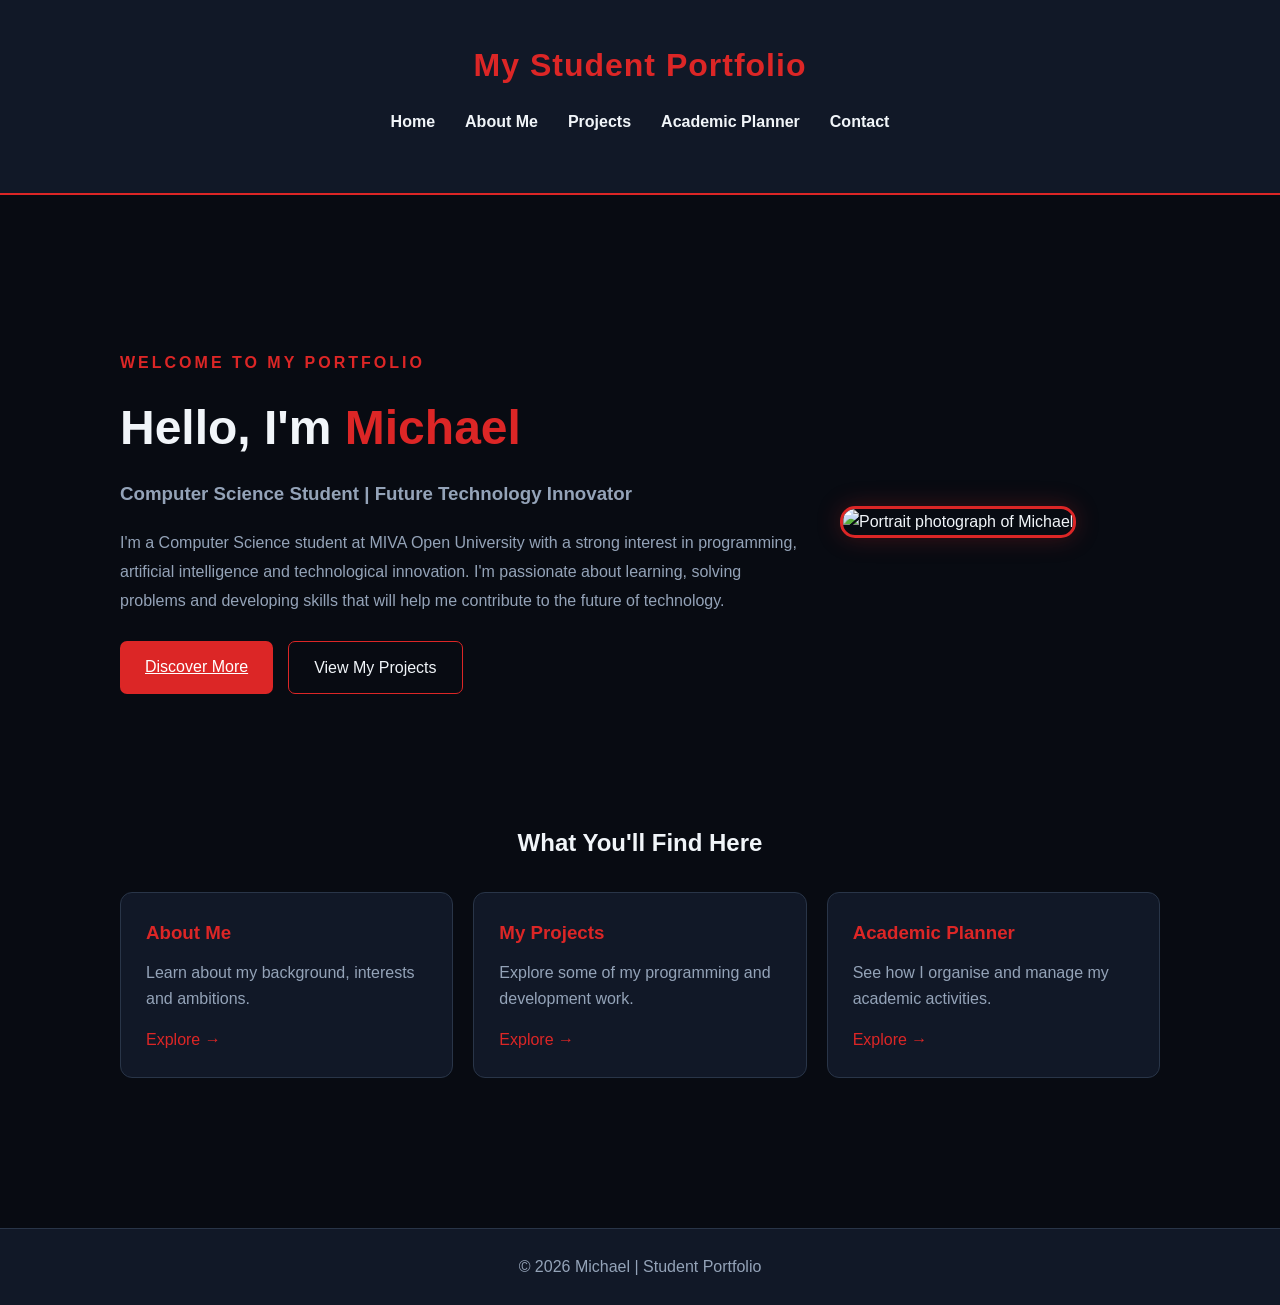
==== index.html @ 9b91812b "Add files via upload" ====
<!DOCTYPE html>
<html lang="en">
<head>
    <meta charset="UTF-8">
    <meta name="viewport" content="width=device-width, initial-scale=1.0">

    <title>Home | Student Portfolio</title>

    <link rel="stylesheet" href="style.css">
</head>

<body>

    <header>
        <h1>My Student Portfolio</h1>

        <nav>
            <a href="index.html">Home</a>
            <a href="about.html">About Me</a>
            <a href="projects.html">Projects</a>
            <a href="planner.html">Academic Planner</a>
            <a href="contact.html">Contact</a>
        </nav>
    </header>

    <main>

        <section class="hero">

            <div class="hero-content">

                <p class="hero-label">WELCOME TO MY PORTFOLIO</p>

                <h2>Hello, I'm <span>Michael</span></h2>

                <h3>Computer Science Student | Future Technology Innovator</h3>

                <p>
                    I'm a Computer Science student at MIVA Open University
                    with a strong interest in programming, artificial
                    intelligence and technological innovation.

                    I'm passionate about learning, solving problems and
                    developing skills that will help me contribute to
                    the future of technology.
                </p>

                <div class="hero-buttons">
                    <a href="about.html" class="primary-button">Discover More</a>

                    <a href="projects.html" class="secondary-button">
                        View My Projects
                    </a>
                </div>

            </div>

            <div class="hero-image">
                <img src="images/profile.jpg"
                     alt="Portrait photograph of Michael">
            </div>

        </section>

        <section class="home-highlights">

            <h2>What You'll Find Here</h2>

            <div class="highlight-grid">

                <div class="highlight-card">
                    <h3>About Me</h3>
                    <p>Learn about my background, interests and ambitions.</p>
                    <a href="about.html">Explore →</a>
                </div>

                <div class="highlight-card">
                    <h3>My Projects</h3>
                    <p>Explore some of my programming and development work.</p>
                    <a href="projects.html">Explore →</a>
                </div>

                <div class="highlight-card">
                    <h3>Academic Planner</h3>
                    <p>See how I organise and manage my academic activities.</p>
                    <a href="planner.html">Explore →</a>
                </div>

            </div>

        </section>

    </main>

    <footer>
        <p>&copy; 2026 Michael | Student Portfolio</p>
    </footer>

    <script src="script.js"></script>

</body>
</html>
---- style.css ----
/* =================================
   MIDNIGHT CRIMSON THEME
================================= */

:root {
    --background: #080b12;
    --surface: #111827;
    --surface-light: #1b2638;
    --primary: #dc2626;
    --primary-dark: #991b1b;
    --text: #f1f5f9;
    --muted: #94a3b8;
    --border: #293548;
}

/* GENERAL STYLING */

* {
    margin: 0;
    padding: 0;
    box-sizing: border-box;
}

body {
    font-family: Arial, sans-serif;
    background: var(--background);
    color: var(--text);
    line-height: 1.6;
}

main {
    max-width: 1150px;
    margin: 35px auto;
    padding: 20px;
}

section {
    margin-bottom: 30px;
}


/* HEADER */

header {
    background: var(--surface);
    text-align: center;
    padding: 40px 20px;
    border-bottom: 2px solid var(--primary);
}

header h1 {
    color: var(--primary);
    font-size: 32px;
    letter-spacing: 1px;
}

header p {
    color: var(--muted);
    margin-top: 5px;
}


/* NAVIGATION */

nav {
    display: flex;
    justify-content: center;
    align-items: center;
    flex-wrap: wrap;
    gap: 30px;
    padding: 18px;
    background: var(--surface);
}

nav a {
    color: var(--text);
    text-decoration: none;
    font-weight: bold;
    transition: 0.3s;
}

nav a:hover {
    color: var(--primary);
}


/* DASHBOARD */

.dashboard {
    max-width: 1150px;
    margin: 35px auto;
    padding: 20px;
}


/* WELCOME SECTION */

.welcome-section {
    display: flex;
    justify-content: space-between;
    align-items: center;
    background: var(--surface);
    padding: 30px;
    border-radius: 12px;
    border-left: 4px solid var(--primary);
}

.welcome-section h2 {
    color: var(--primary);
    font-size: 25px;
}

.welcome-section p {
    color: var(--muted);
}

#currentDate {
    color: var(--muted);
    font-size: 14px;
}


/* STATISTICS CARDS */

.stats-container {
    display: grid;
    grid-template-columns: repeat(4, 1fr);
    gap: 20px;
}

.stat-card {
    background: var(--surface);
    padding: 25px;
    border: 1px solid var(--border);
    border-radius: 12px;
    transition: 0.3s;
}

.stat-card:hover {
    transform: translateY(-5px);
    border-color: var(--primary);
    box-shadow: 0 0 15px rgba(220, 38, 38, 0.15);
}

.stat-card h3 {
    color: var(--muted);
    font-size: 15px;
}

.stat-card p {
    color: var(--primary);
    font-size: 32px;
    font-weight: bold;
    margin-top: 8px;
}


/* PROGRESS SECTION */

.progress-section {
    background: var(--surface);
    padding: 25px;
    border-radius: 12px;
}

.progress-section h2 {
    margin-bottom: 18px;
}

.progress-bar {
    width: 100%;
    height: 13px;
    background: var(--surface-light);
    border-radius: 20px;
    overflow: hidden;
}

#progressFill {
    width: 0%;
    height: 100%;
    background: linear-gradient(90deg, var(--primary-dark), #ef4444);
    border-radius: 20px;
    transition: width 0.5s ease;
}

#progressMessage {
    color: var(--muted);
    margin-top: 12px;
}


/* TASK FORM */

.task-form-section {
    background: var(--surface);
    padding: 30px;
    border-radius: 12px;
}

.task-form-section h2 {
    margin-bottom: 20px;
    color: var(--text);
}

#taskForm {
    display: grid;
    gap: 12px;
}

#taskForm label {
    color: var(--muted);
    font-weight: bold;
}

#taskForm input,
#taskForm select {
    width: 100%;
    padding: 13px;
    background: var(--background);
    color: var(--text);
    border: 1px solid var(--border);
    border-radius: 7px;
    outline: none;
}

#taskForm input:focus,
#taskForm select:focus {
    border-color: var(--primary);
}


/* BUTTONS */

button {
    padding: 12px 20px;
    background: var(--primary);
    color: white;
    border: none;
    border-radius: 7px;
    font-weight: bold;
    cursor: pointer;
    transition: 0.3s;
}

button:hover {
    background: var(--primary-dark);
    transform: translateY(-2px);
}


/* FILTER BUTTONS */

.filter-buttons {
    display: flex;
    flex-wrap: wrap;
    gap: 12px;
    margin: 20px 0;
}

.filter-buttons button {
    background: var(--surface-light);
    border: 1px solid var(--border);
}

.filter-buttons button:hover {
    background: var(--primary-dark);
}


/* TASK MANAGEMENT */

.task-management {
    background: var(--surface);
    padding: 30px;
    border-radius: 12px;
}

.task-management h2 {
    color: var(--text);
}

#taskList {
    display: grid;
    gap: 15px;
}

#emptyMessage {
    color: var(--muted);
    text-align: center;
    padding: 25px;
}


/* PROJECT CARDS */

.project-container {
    display: grid;
    grid-template-columns: repeat(3, 1fr);
    gap: 20px;
}

.project-card {
    background: var(--surface);
    padding: 20px;
    border: 1px solid var(--border);
    border-radius: 12px;
    transition: 0.3s;
}

.project-card:hover {
    transform: translateY(-5px);
    border-color: var(--primary);
}

.project-card img {
    width: 100%;
    border-radius: 8px;
}

.project-card h3 {
    color: var(--primary);
    margin: 12px 0;
}

.project-card a {
    display: inline-block;
    margin-top: 12px;
    color: #f87171;
}


/* FOOTER */

footer {
    background: var(--surface);
    color: var(--muted);
    text-align: center;
    padding: 25px;
    margin-top: 50px;
    border-top: 1px solid var(--border);
}


/* RESPONSIVE DESIGN */

@media (max-width: 768px) {

    .stats-container {
        grid-template-columns: repeat(2, 1fr);
    }

    .project-container {
        grid-template-columns: repeat(2, 1fr);
    }

    .welcome-section {
        flex-direction: column;
        align-items: flex-start;
        gap: 15px;
    }

    nav {
        gap: 15px;
    }
}

@media (max-width: 480px) {

    .stats-container,
    .project-container {
        grid-template-columns: 1fr;
    }

    header h1 {
        font-size: 24px;
    }

    main,
    .dashboard {
        padding: 12px;
    }

    .task-form-section,
    .task-management {
        padding: 18px;
    }
}/* Academic Planner Task Cards */

.task-card {
    background: var(--surface);
    border: 1px solid var(--border);
    border-left: 4px solid var(--primary);
    border-radius: 10px;
    padding: 18px;
    margin-bottom: 15px;
    display: flex;
    justify-content: space-between;
    align-items: center;
    gap: 15px;
    flex-wrap: wrap;
}

.task-details h3 {
    margin-bottom: 8px;
}

.task-details p {
    color: var(--muted);
    font-size: 14px;
}

.task-actions {
    display: flex;
    gap: 10px;
}

.task-card button {
    padding: 9px 14px;
    border-radius: 6px;
    border: none;
    cursor: pointer;
    background: var(--primary);
    color: white;
}

.task-card .delete-button {
    background: #374151;
}

.completed-task {
    opacity: 0.65;
    border-left-color: #16a34a;
}

.completed-text {
    text-decoration: line-through;
}

.overdue {
    border-left-color: #f97316;
}

.empty-message {
    color: var(--muted);
    text-align: center;
    padding: 25px;
}/* CONTACT PAGE */

.contact-container {
    max-width: 850px;
    margin: 50px auto;
    padding: 20px;
}

.contact-intro {
    text-align: center;
    margin-bottom: 35px;
}

.contact-intro h2 {
    font-size: 32px;
    color: var(--primary);
    margin-bottom: 15px;
}

.contact-intro p {
    color: var(--muted);
    line-height: 1.7;
}

.contact-form-section {
    background: var(--surface);
    border: 1px solid var(--border);
    border-radius: 12px;
    padding: 30px;
}

.contact-form-section h2 {
    margin-bottom: 25px;
}

.form-group {
    margin-bottom: 20px;
}

.form-group label {
    display: block;
    margin-bottom: 8px;
    font-weight: bold;
}

.form-group input,
.form-group textarea {
    width: 100%;
    padding: 13px;
    background: var(--background);
    color: var(--text);
    border: 1px solid var(--border);
    border-radius: 7px;
    font-size: 15px;
    outline: none;
}

.form-group input:focus,
.form-group textarea:focus {
    border-color: var(--primary);
}

 .form-group textarea {
    resize: none;
    overflow-y: hidden;
    min-height: 140px;
    width: 100%;
}


.primary-button {
    background: var(--primary);
    color: white;
    padding: 13px 25px;
    border: none;
    border-radius: 7px;
    cursor: pointer;
    font-size: 16px;
    transition: 0.3s;
}

.primary-button:hover {
    background: var(--primary-dark);
    transform: translateY(-2px);
}

@media (max-width: 600px) {
    .contact-container {
        margin: 25px auto;
    }

    .contact-form-section {
        padding: 20px;
    }
}/* CUSTOM FORM VALIDATION */

.error-message {
    display: block;
    color: #ef4444;
    font-size: 13px;
    margin-top: 6px;
}

#formSuccess {
    color: #22c55e;
    margin-top: 18px;
    font-weight: bold;
}/* HOMEPAGE HERO SECTION */

.hero {
    display: flex;
    align-items: center;
    justify-content: space-between;
    gap: 40px;
    max-width: 1100px;
    margin: 70px auto;
    padding: 30px;
}

.hero-content {
    flex: 1;
}

.hero-label {
    color: var(--primary);
    font-weight: bold;
    letter-spacing: 3px;
    margin-bottom: 15px;
}

.hero-content h2 {
    font-size: 48px;
    margin-bottom: 12px;
}

.hero-content h2 span {
    color: var(--primary);
}

.hero-content h3 {
    color: var(--muted);
    margin-bottom: 20px;
}

.hero-content > p:not(.hero-label) {
    line-height: 1.8;
    color: var(--muted);
}

.hero-image {
    flex: 0 0 320px;
}

.hero-image img {
    width: 100%;
    height: 380px;
    object-fit: cover;
    border-radius: 15px;
    border: 3px solid var(--primary);
    box-shadow: 0 0 25px rgba(220, 38, 38, 0.25);
}

.hero-buttons {
    display: flex;
    gap: 15px;
    flex-wrap: wrap;
    margin-top: 25px;
}

.secondary-button {
    display: inline-block;
    padding: 13px 25px;
    border: 1px solid var(--primary);
    border-radius: 7px;
    color: var(--text);
    text-decoration: none;
    transition: 0.3s;
}

.secondary-button:hover {
    background: var(--primary);
}

/* HOMEPAGE HIGHLIGHTS */

.home-highlights {
    max-width: 1100px;
    margin: 50px auto;
    padding: 30px;
}

.home-highlights > h2 {
    text-align: center;
    margin-bottom: 30px;
}

.highlight-grid {
    display: grid;
    grid-template-columns: repeat(3, 1fr);
    gap: 20px;
}

.highlight-card {
    background: var(--surface);
    border: 1px solid var(--border);
    border-radius: 12px;
    padding: 25px;
    transition: 0.3s;
}

.highlight-card:hover {
    transform: translateY(-5px);
    border-color: var(--primary);
}

.highlight-card h3 {
    color: var(--primary);
    margin-bottom: 12px;
}

.highlight-card p {
    color: var(--muted);
    line-height: 1.6;
    margin-bottom: 15px;
}

.highlight-card a {
    color: var(--primary);
    text-decoration: none;
}

/* MOBILE RESPONSIVENESS */

@media (max-width: 768px) {

    .hero {
        flex-direction: column-reverse;
        text-align: center;
        margin: 30px auto;
    }

    .hero-image {
        flex: none;
        width: 230px;
    }

    .hero-image img {
        height: 270px;
    }

    .hero-content h2 {
        font-size: 36px;
    }

    .hero-buttons {
        justify-content: center;
    }

    .highlight-grid {
        grid-template-columns: 1fr;
    }
}/* ABOUT PAGE */

.about-container {
    max-width: 1000px;
    margin: 50px auto;
    padding: 20px;
}

.about-intro {
    display: flex;
    align-items: center;
    gap: 30px;
    margin-bottom: 40px;
    background: var(--surface);
    padding: 25px;
    border-radius: 12px;
}

.about-intro img {
    width: 200px;
    height: 230px;
    object-fit: cover;
    border-radius: 12px;
    border: 2px solid var(--primary);
}

.about-intro h2,
.about-section h2 {
    color: var(--primary);
    margin-bottom: 15px;
}

.about-section {
    background: var(--surface);
    padding: 25px;
    border-radius: 12px;
    margin-bottom: 20px;
    border: 1px solid var(--border);
}

.about-section p,
.about-section li {
    color: var(--muted);
    line-height: 1.8;
}

.about-section ul {
    padding-left: 25px;
}

.about-section table {
    width: 100%;
    border-collapse: collapse;
    margin-top: 15px;
}

.about-section th,
.about-section td {
    padding: 13px;
    border: 1px solid var(--border);
    text-align: left;
}

.about-section th {
    background: var(--primary-dark);
    color: white;
}

@media (max-width: 600px) {
    .about-intro {
        flex-direction: column;
        text-align: center;
    }
}/* PROJECTS PAGE */

.projects-container {
    max-width: 1100px;
    margin: 50px auto;
    padding: 20px;
}

.projects-intro {
    text-align: center;
    margin-bottom: 40px;
}

.projects-intro h2 {
    color: var(--primary);
    font-size: 32px;
    margin-bottom: 15px;
}

.projects-intro p {
    color: var(--muted);
    line-height: 1.7;
}

.project-grid {
    display: grid;
    grid-template-columns: repeat(2, 1fr);
    gap: 25px;
}

.project-card {
    background: var(--surface);
    border: 1px solid var(--border);
    border-radius: 12px;
    overflow: hidden;
    transition: 0.3s;
}

.project-card:hover {
    transform: translateY(-6px);
    border-color: var(--primary);
}

.project-card img {
    width: 100%;
    height: 220px;
    object-fit: cover;
}

.project-content {
    padding: 22px;
}

.project-content h2 {
    color: var(--primary);
    margin-bottom: 15px;
}

.project-content p {
    color: var(--muted);
    line-height: 1.7;
    margin-bottom: 15px;
}

.project-content .technology {
    font-size: 13px;
    color: var(--text);
}

.project-button {
    display: inline-block;
    background: var(--primary);
    color: white;
    padding: 11px 20px;
    border-radius: 6px;
    text-decoration: none;
    transition: 0.3s;
}

.project-button:hover {
    background: var(--primary-dark);
}

@media (max-width: 700px) {
    .project-grid {
        grid-template-columns: 1fr;
    }
}/* =================================
   WEBSITE ANIMATIONS
================================= */

/* Fade and slide upwards */
@keyframes fadeUp {
    from {
        opacity: 0;
        transform: translateY(25px);
    }

    to {
        opacity: 1;
        transform: translateY(0);
    }
}

/* Fade in */
@keyframes fadeIn {
    from {
        opacity: 0;
    }

    to {
        opacity: 1;
    }
}

/* Slight zoom effect */
@keyframes zoomIn {
    from {
        opacity: 0;
        transform: scale(0.92);
    }

    to {
        opacity: 1;
        transform: scale(1);
    }
}

/* Homepage animations */
.hero-content {
    animation: fadeUp 0.9s ease forwards;
}

.hero-image {
    animation: zoomIn 1s ease forwards;
}

.highlight-card {
    animation: fadeUp 0.8s ease both;
}

.highlight-card:nth-child(2) {
    animation-delay: 0.2s;
}

.highlight-card:nth-child(3) {
    animation-delay: 0.4s;
}

/* About page animations */
.about-intro {
    animation: fadeUp 0.8s ease both;
}

.about-section {
    animation: fadeUp 0.8s ease both;
}

/* Projects page animations */
.project-card {
    animation: fadeUp 0.8s ease both;
}

.project-card:nth-child(2) {
    animation-delay: 0.2s;
}

.project-card:nth-child(3) {
    animation-delay: 0.4s;
}

/* Contact page animation */
.contact-form-section {
    animation: fadeUp 0.8s ease both;
}

/* Planner task animations */
.task-card {
    animation: fadeIn 0.4s ease both;
}

/* Respect users who prefer reduced motion */
@media (prefers-reduced-motion: reduce) {
    *,
    *::before,
    *::after {
        animation-duration: 0.01ms !important;
        animation-iteration-count: 1 !important;
        transition-duration: 0.01ms !important;
    }
}/* Multimedia Section */
.media-section {
    margin: 40px 0;
    padding: 25px;
    background: var(--surface);
    border: 1px solid var(--border);
    border-radius: 12px;
    text-align: center;
}

.media-section h2 {
    color: var(--primary);
    margin-bottom: 10px;
}

.media-section p {
    color: var(--muted);
    margin-bottom: 20px;
}

.project-video {
    width: 100%;
    max-width: 600px;
    border-radius: 10px;
}
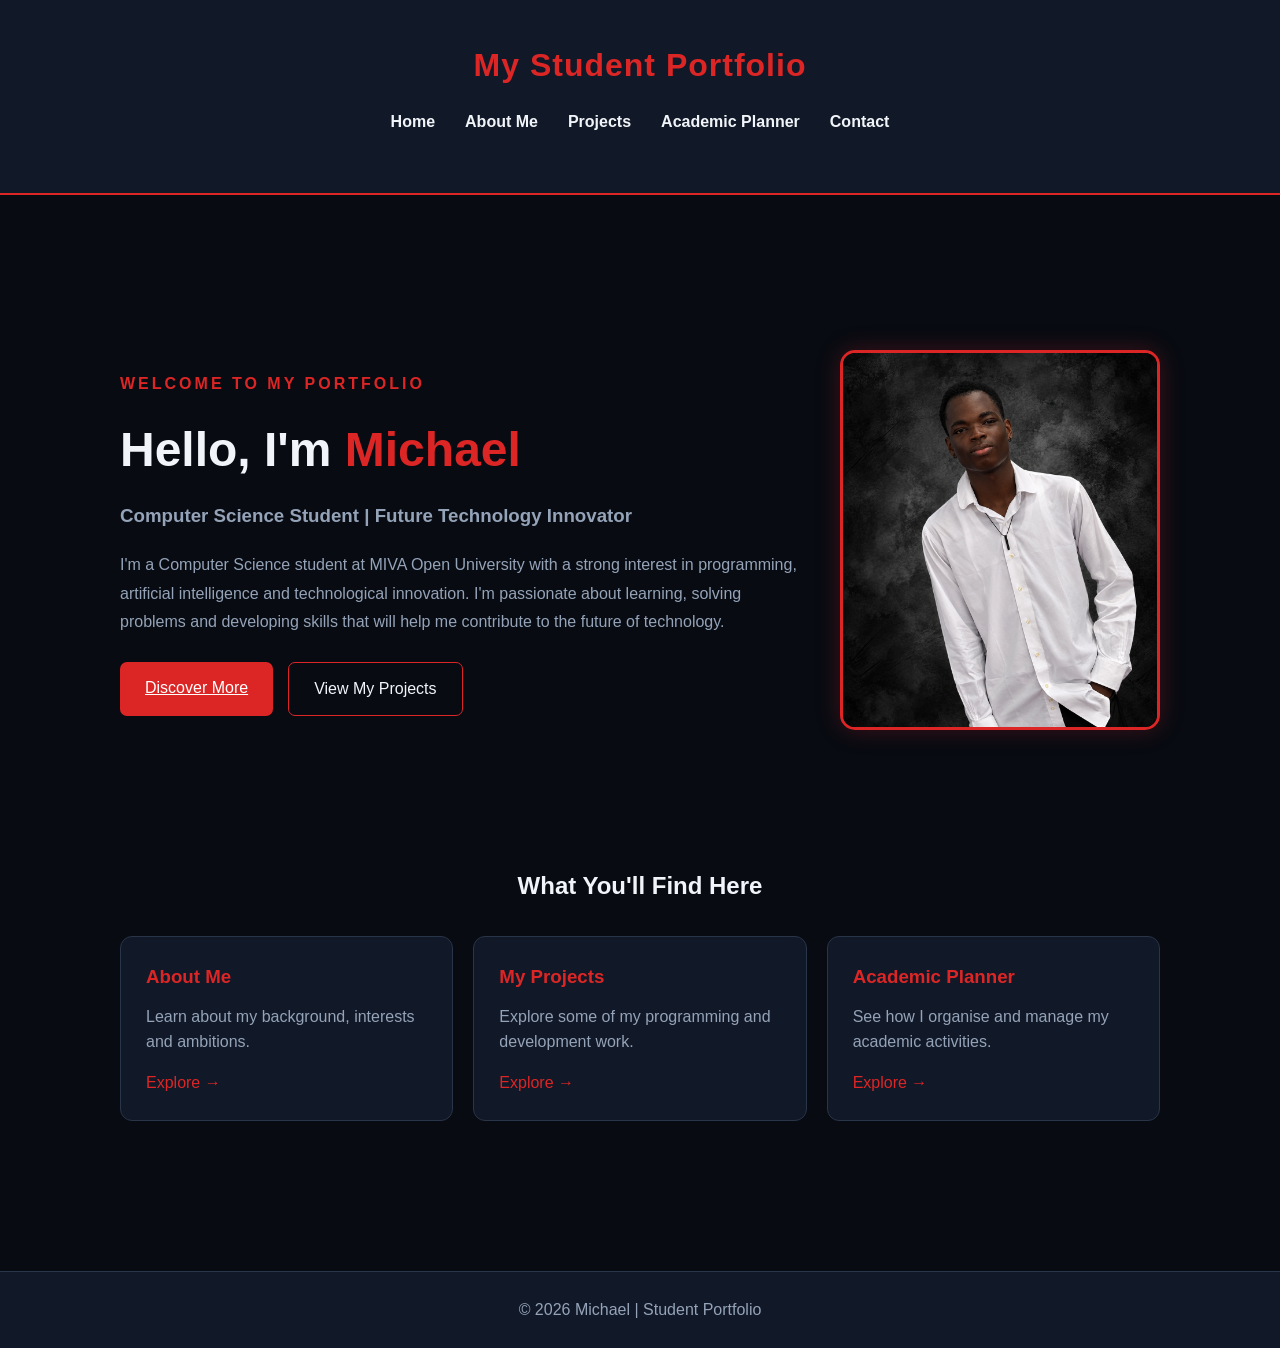
==== commit bf9f32a0: "Add files via upload" ====
--- a/index.html
+++ b/index.html
@@ -56,7 +56,7 @@
             </div>
 
             <div class="hero-image">
-                <img src="images/profile.jpg"
+                <img src="images/profile.png"
                      alt="Portrait photograph of Michael">
             </div>
 
